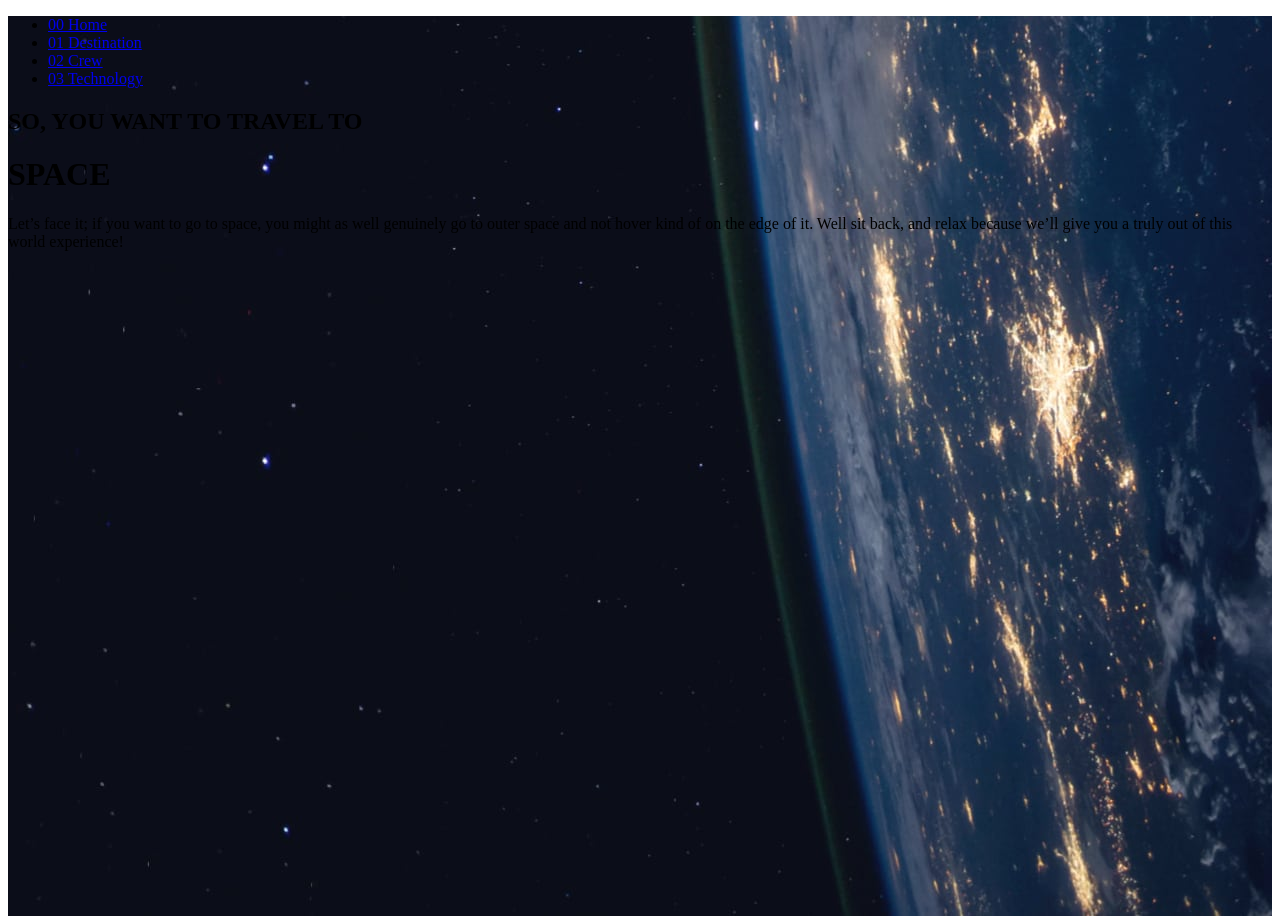
==== index.html @ 87e5b024 "Add files via upload" ====
<!DOCTYPE html>
<html lang="en">
<head>
    <meta charset="UTF-8">
    <meta name="viewport" content="width=device-width, initial-scale=1.0">
    <link rel="stylesheet" href="css/style.css">
    <title>Document</title>
</head>
<body>
    <main class="home-content">
       <nav>
           <ul>
               <li><a href="#">00 Home</a></li>
               <li><a href="#">01 Destination</a></li>
               <li><a href="#">02 Crew</a></li>
               <li><a href="#">03 Technology</a></li>
           </ul>
         </nav>
            <div class="content">
                <h2>SO, YOU WANT TO TRAVEL TO</h2>
                <h1>SPACE</h1>
                <p>Let’s face it; if you want to go to space, you might as well genuinely go to outer space and not hover kind of on the edge of it. Well sit back, and relax because we’ll give you a truly out of this world experience!</p>
            </div>
    </main>

    <script src="js/main.js"></script>
</body>
</html>
---- css/style.css ----
/* home-content */
.home-content {
 background: url(../assets/home/background-home-desktop.jpg);
    background-size: cover;
    background-position: center;
    background-repeat: no-repeat;
    height: 100vh;
}
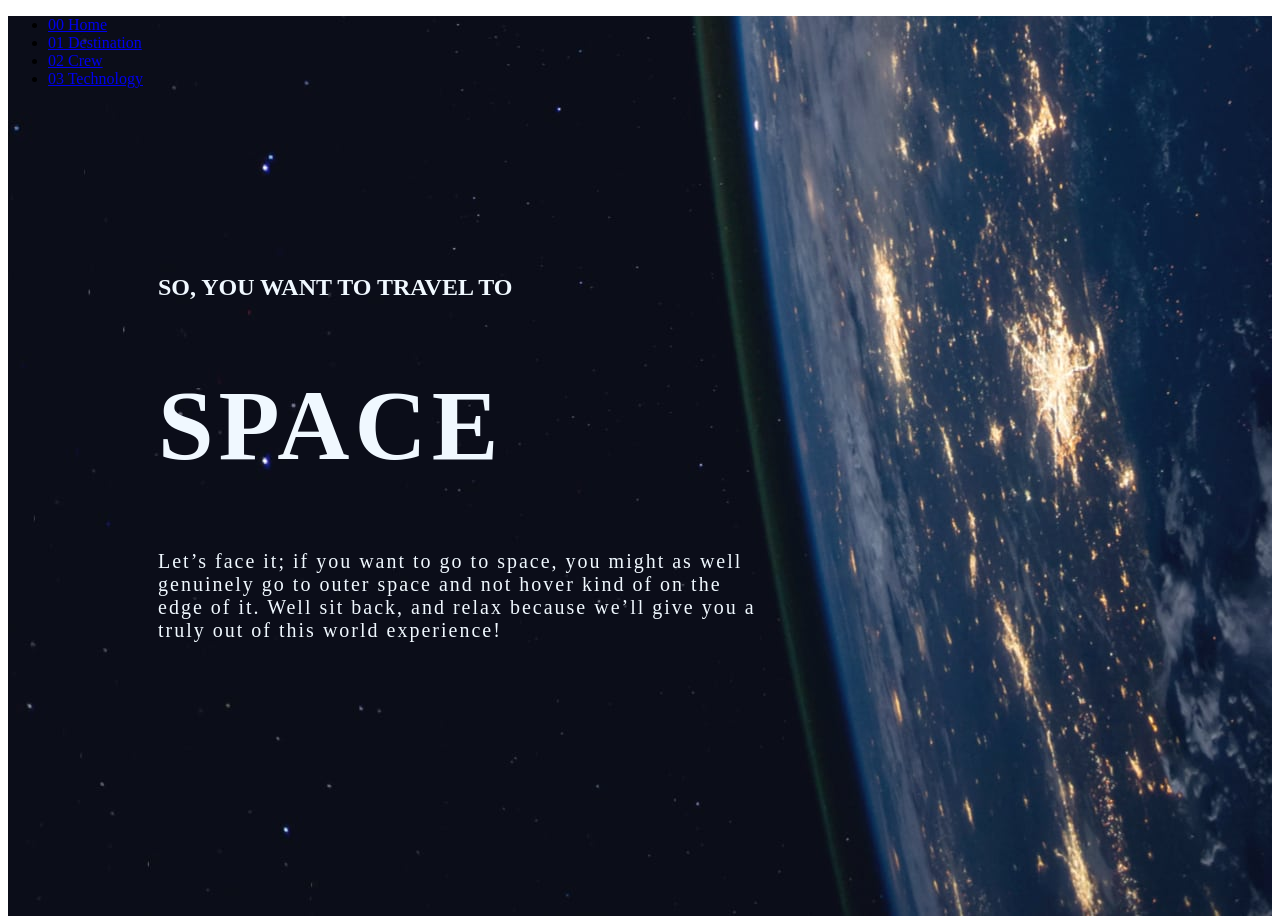
==== commit cfed1b02: "Add files via upload" ====
--- a/index.html
+++ b/index.html
@@ -8,7 +8,7 @@
 </head>
 <body>
     <main class="home-content">
-       <nav>
+       <nav class="navbar">
            <ul>
                <li><a href="#">00 Home</a></li>
                <li><a href="#">01 Destination</a></li>
--- a/css/style.css
+++ b/css/style.css
@@ -6,3 +6,20 @@
     background-repeat: no-repeat;
     height: 100vh;
 }
+.home-content .content{
+    color: aliceblue;
+    text-align: left;
+    padding: 150px 0px 0px 150px;
+}
+.content h1{
+    font-size: 100px;
+    font-weight: 800;
+    letter-spacing: 5px;
+}
+.content p{
+    font-size: 20px;
+    font-weight: 500;
+    letter-spacing: 2px;
+    margin: 20px 0px;
+    width: 600px;
+}
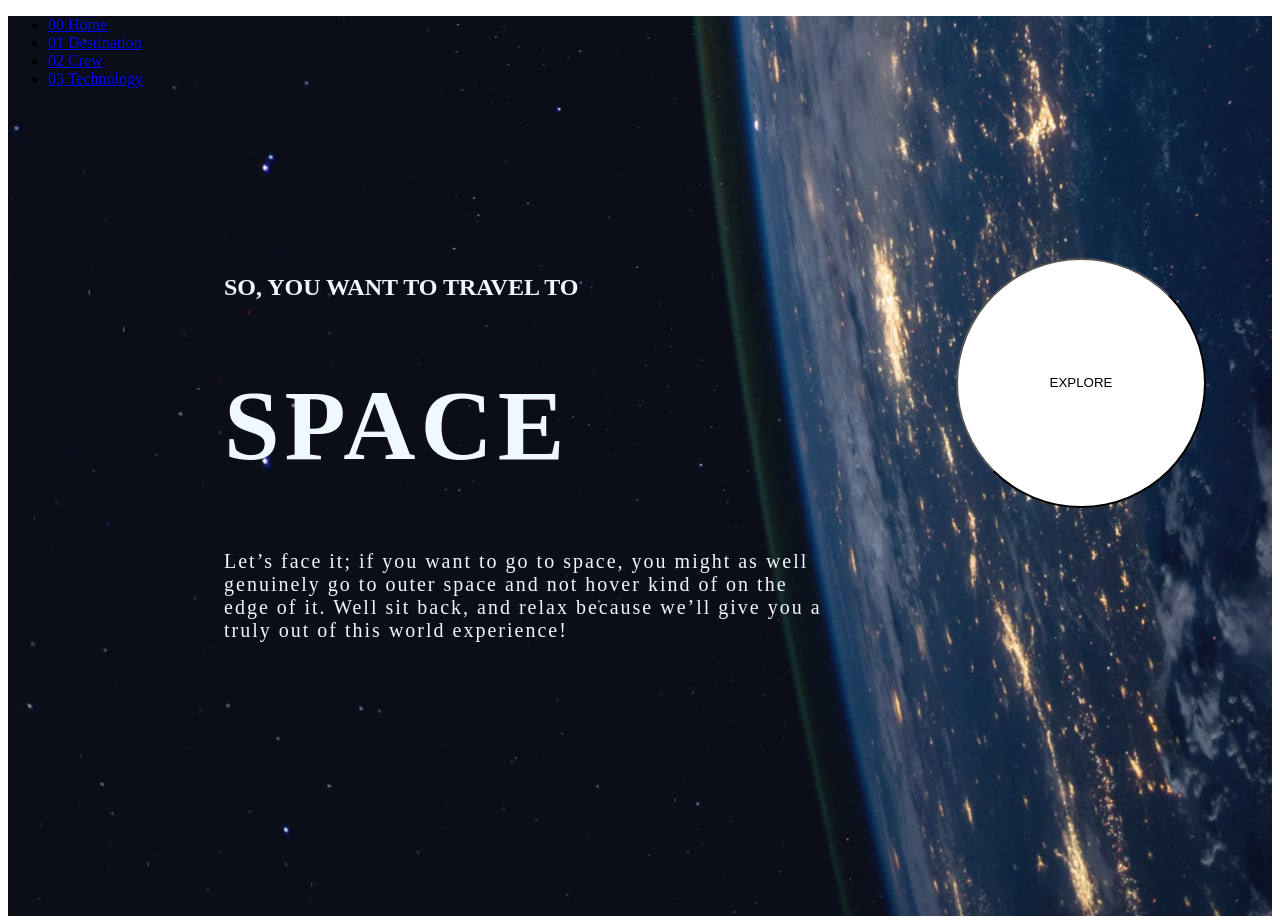
==== commit df983043: "Add files via upload" ====
--- a/index.html
+++ b/index.html
@@ -8,6 +8,7 @@
 </head>
 <body>
     <main class="home-content">
+        <!-- navbar -->
        <nav class="navbar">
            <ul>
                <li><a href="#">00 Home</a></li>
@@ -16,11 +17,19 @@
                <li><a href="#">03 Technology</a></li>
            </ul>
          </nav>
-            <div class="content">
-                <h2>SO, YOU WANT TO TRAVEL TO</h2>
-                <h1>SPACE</h1>
-                <p>Let’s face it; if you want to go to space, you might as well genuinely go to outer space and not hover kind of on the edge of it. Well sit back, and relax because we’ll give you a truly out of this world experience!</p>
-            </div>
+         <div class="page-content">
+
+             <!-- content -->
+                <div class="content">
+                    <h2>SO, YOU WANT TO TRAVEL TO</h2>
+                    <h1>SPACE</h1>
+                    <p>Let’s face it; if you want to go to space, you might as well genuinely go to outer space and not hover kind of on the edge of it. Well sit back, and relax because we’ll give you a truly out of this world experience!</p>
+                </div>
+                <!-- explore-content -->
+                <div class="explore-content">
+                    <button class="explore-button">EXPLORE</button>
+                </div>
+         </div>
     </main>
 
     <script src="js/main.js"></script>
--- a/css/style.css
+++ b/css/style.css
@@ -11,6 +11,13 @@
     text-align: left;
     padding: 150px 0px 0px 150px;
 }
+/* page-content */
+.page-content {
+    /* Add any specific styles for the page content container */
+    display: flex;
+    justify-content: space-around;
+    align-items: center;
+}
 .content h1{
     font-size: 100px;
     font-weight: 800;
@@ -22,4 +29,17 @@
     letter-spacing: 2px;
     margin: 20px 0px;
     width: 600px;
+}
+/* explore-content */
+.explore-content {
+    text-align: right;
+
+}
+.explore-content .explore-button{
+    background: white;
+    color: black;
+    width: 250px;
+    height: 250px;
+    border-radius: 50%;
+    /* padding: 0px 50px; */
 }
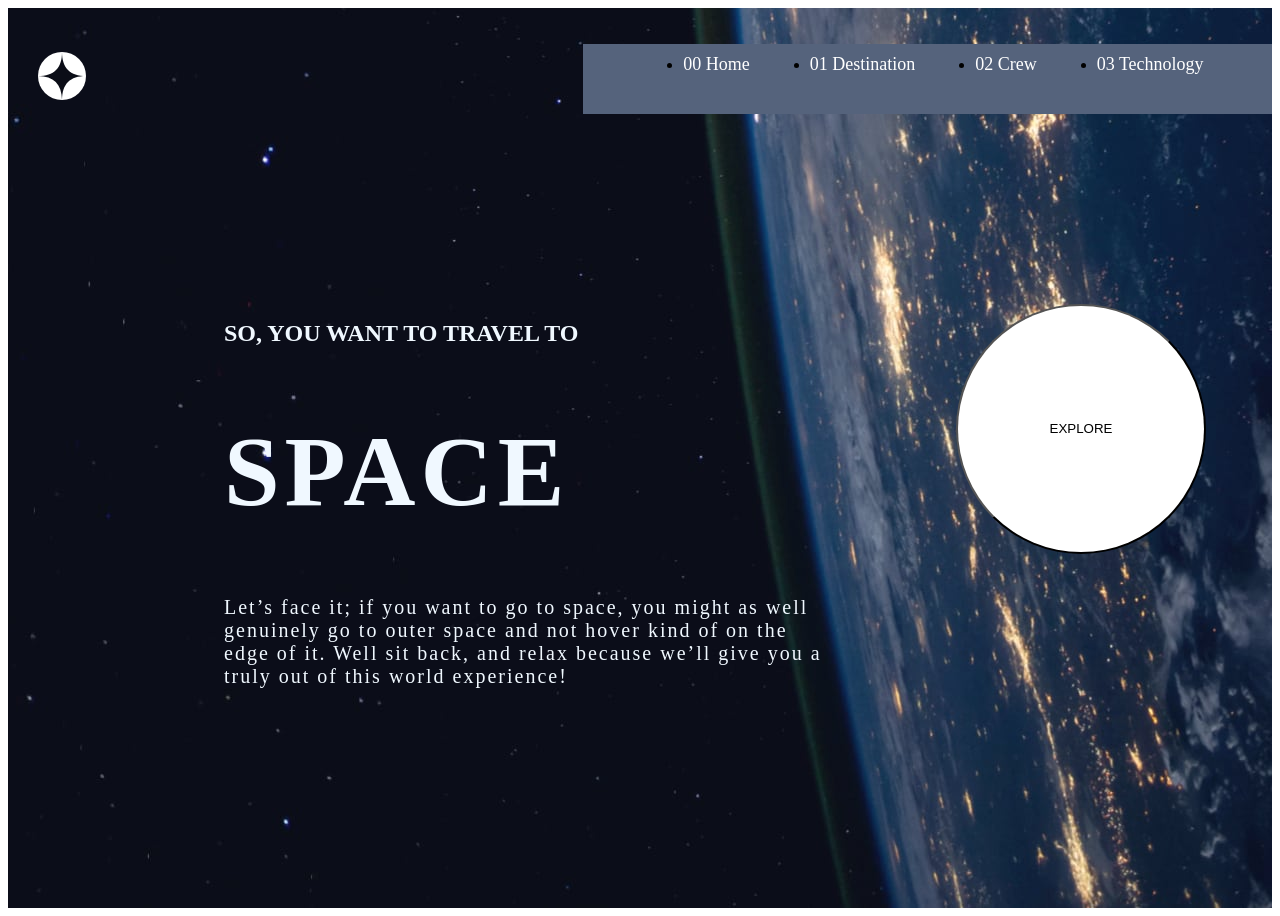
==== commit b5d54c69: "Add files via upload" ====
--- a/index.html
+++ b/index.html
@@ -10,7 +10,10 @@
     <main class="home-content">
         <!-- navbar -->
        <nav class="navbar">
-           <ul>
+              <div class="logo">
+                <img src="assets/shared/logo.svg" alt="logo">
+              </div>
+           <ul class="nav-links">
                <li><a href="#">00 Home</a></li>
                <li><a href="#">01 Destination</a></li>
                <li><a href="#">02 Crew</a></li>
--- a/css/style.css
+++ b/css/style.css
@@ -6,6 +6,41 @@
     background-repeat: no-repeat;
     height: 100vh;
 }
+/* navbar */
+.navbar {
+    /* Add any specific styles for the navbar */
+    display: flex;
+    justify-content: space-between; 
+    align-items: center;
+    padding: 20px 0px;
+}
+.navbar .logo {
+    /* Add any specific styles for the logo */
+    color: white;
+    font-size: 24px;
+    font-weight: bold;
+    padding: 0px 30px;
+}
+.navbar .nav-links {
+    /* Add any specific styles for the navigation links */
+    display: flex;
+    gap: 60px;
+    background: #55637c;
+    padding: 10px 20px;
+    height: 50px;
+    width: 45%;
+    
+    padding-left: 100px;
+}
+.navbar .nav-links a {
+    /* Add any specific styles for the navigation link anchors */
+    color: white;
+    text-decoration: none;
+    font-size: 18px;
+    font-weight: 500;
+    padding: 20px 0px;
+}
+/* content */
 .home-content .content{
     color: aliceblue;
     text-align: left;
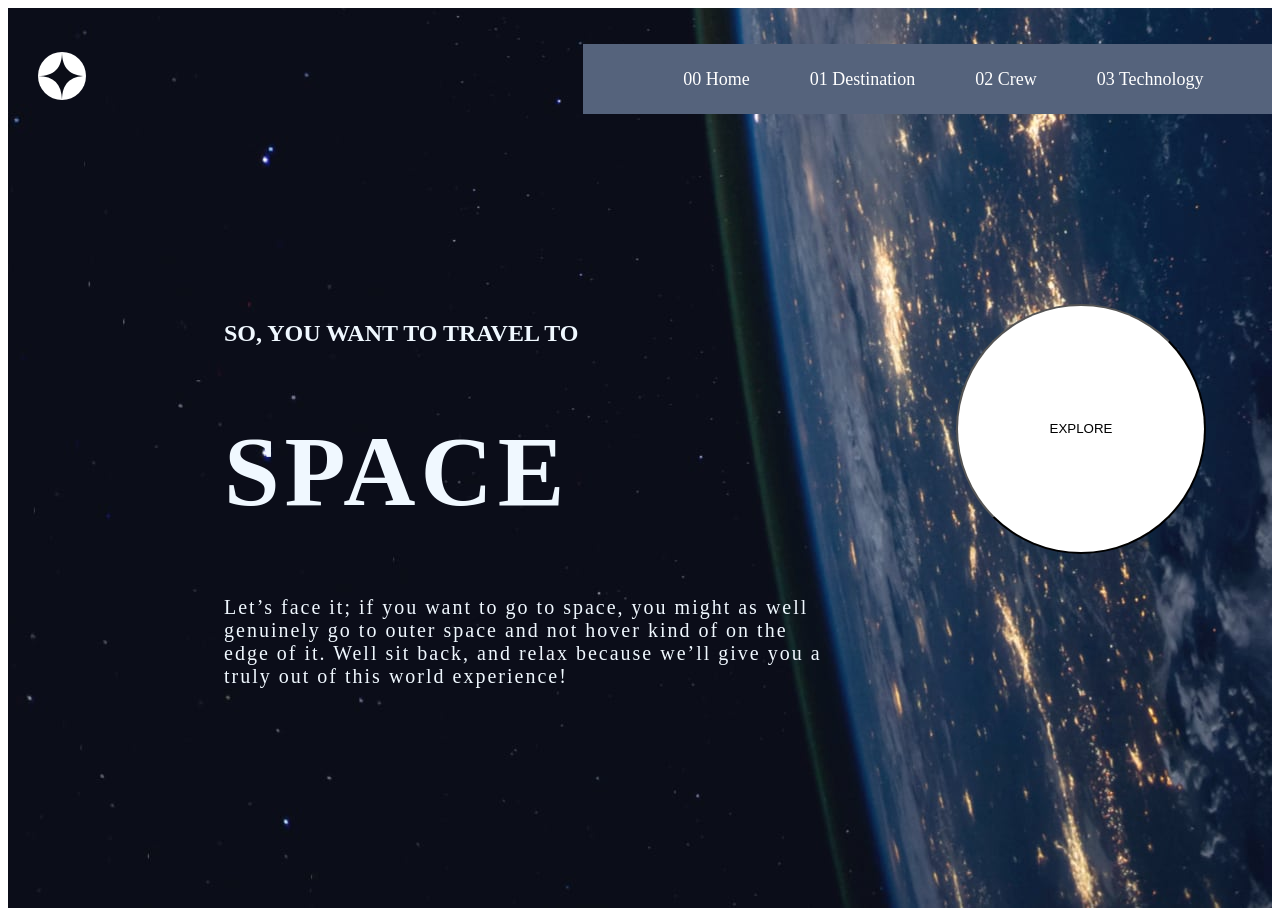
==== commit 240fcaab: "Add files via upload" ====
--- a/index.html
+++ b/index.html
@@ -4,7 +4,7 @@
     <meta charset="UTF-8">
     <meta name="viewport" content="width=device-width, initial-scale=1.0">
     <link rel="stylesheet" href="css/style.css">
-    <title>Document</title>
+    <title>Space Tourism</title>
 </head>
 <body>
     <main class="home-content">
@@ -14,10 +14,10 @@
                 <img src="assets/shared/logo.svg" alt="logo">
               </div>
            <ul class="nav-links">
-               <li><a href="#">00 Home</a></li>
-               <li><a href="#">01 Destination</a></li>
-               <li><a href="#">02 Crew</a></li>
-               <li><a href="#">03 Technology</a></li>
+               <li><a href="index.html">00 Home</a></li>
+               <li><a href="destination.html">01 Destination</a></li>
+               <li><a href="crew.html">02 Crew</a></li>
+               <li><a href="technology.html">03 Technology</a></li>
            </ul>
          </nav>
          <div class="page-content">
--- a/css/style.css
+++ b/css/style.css
@@ -1,80 +1,89 @@
 /* home-content */
 .home-content {
- background: url(../assets/home/background-home-desktop.jpg);
-    background-size: cover;
-    background-position: center;
-    background-repeat: no-repeat;
-    height: 100vh;
+  background: url(../assets/home/background-home-desktop.jpg);
+  background-size: cover;
+  background-position: center;
+  background-repeat: no-repeat;
+  height: 100vh;
 }
 /* navbar */
 .navbar {
-    /* Add any specific styles for the navbar */
-    display: flex;
-    justify-content: space-between; 
-    align-items: center;
-    padding: 20px 0px;
+  /* Add any specific styles for the navbar */
+  display: flex;
+  justify-content: space-between;
+  align-items: center;
+  padding: 20px 0px;
 }
 .navbar .logo {
-    /* Add any specific styles for the logo */
-    color: white;
-    font-size: 24px;
-    font-weight: bold;
-    padding: 0px 30px;
+  /* Add any specific styles for the logo */
+  color: white;
+  font-size: 24px;
+  font-weight: bold;
+  padding: 0px 30px;
 }
 .navbar .nav-links {
-    /* Add any specific styles for the navigation links */
-    display: flex;
-    gap: 60px;
-    background: #55637c;
-    padding: 10px 20px;
-    height: 50px;
-    width: 45%;
-    
-    padding-left: 100px;
+  /* Add any specific styles for the navigation links */
+  display: flex;
+  gap: 60px;
+  background: #55637c;
+  padding: 10px 20px;
+  height: 50px;
+  width: 45%;
+list-style: none;
+  padding-left: 100px;
 }
 .navbar .nav-links a {
-    /* Add any specific styles for the navigation link anchors */
-    color: white;
-    text-decoration: none;
-    font-size: 18px;
-    font-weight: 500;
-    padding: 20px 0px;
+  /* Add any specific styles for the navigation link anchors */
+  color: white;
+  text-decoration: none;
+  font-size: 18px;
+  font-weight: 500;
+  display: inline-block;
+  padding: 15px 0px;
 }
 /* content */
-.home-content .content{
-    color: aliceblue;
-    text-align: left;
-    padding: 150px 0px 0px 150px;
+.home-content .content {
+  color: aliceblue;
+  text-align: left;
+  padding: 150px 0px 0px 150px;
 }
 /* page-content */
 .page-content {
-    /* Add any specific styles for the page content container */
-    display: flex;
-    justify-content: space-around;
-    align-items: center;
+  /* Add any specific styles for the page content container */
+  display: flex;
+  justify-content: space-around;
+  align-items: center;
 }
-.content h1{
-    font-size: 100px;
-    font-weight: 800;
-    letter-spacing: 5px;
+.content h1 {
+  font-size: 100px;
+  font-weight: 800;
+  letter-spacing: 5px;
 }
-.content p{
-    font-size: 20px;
-    font-weight: 500;
-    letter-spacing: 2px;
-    margin: 20px 0px;
-    width: 600px;
+.content p {
+  font-size: 20px;
+  font-weight: 500;
+  letter-spacing: 2px;
+  margin: 20px 0px;
+  width: 600px;
 }
 /* explore-content */
 .explore-content {
-    text-align: right;
-
+  text-align: right;
 }
-.explore-content .explore-button{
-    background: white;
-    color: black;
-    width: 250px;
-    height: 250px;
-    border-radius: 50%;
-    /* padding: 0px 50px; */
+.explore-content .explore-button {
+  background: white;
+  color: black;
+  width: 250px;
+  height: 250px;
+  border-radius: 50%;
+  cursor: pointer;
+  /* padding: 0px 50px; */
+}
+/* Space Tourism - Destination */
+.destination-content {
+  background: url(../assets/destination/background-destination-desktop.jpg);
+  background-size: cover;
+  background-position: center;
+  background-repeat: no-repeat;
+  height: 100vh;
 }
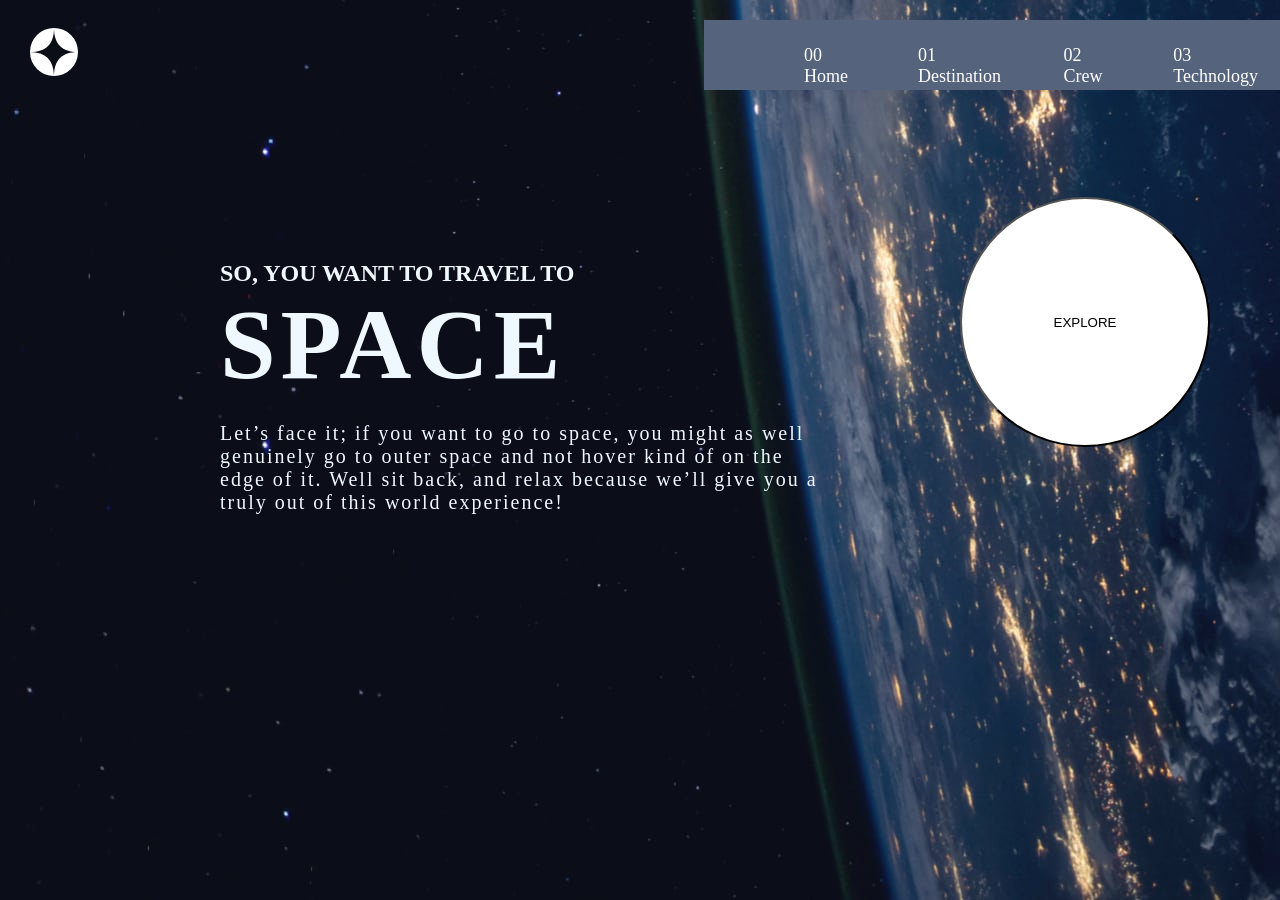
==== commit df4fec23: "Add files via upload" ====
--- a/index.html
+++ b/index.html
@@ -1,40 +1,44 @@
-<!DOCTYPE html>
+<!doctype html>
 <html lang="en">
-<head>
-    <meta charset="UTF-8">
-    <meta name="viewport" content="width=device-width, initial-scale=1.0">
-    <link rel="stylesheet" href="css/style.css">
+  <head>
+    <meta charset="UTF-8" />
+    <meta name="viewport" content="width=device-width, initial-scale=1.0" />
+    <link rel="stylesheet" href="css/style.css" />
     <title>Space Tourism</title>
-</head>
-<body>
+  </head>
+  <body>
     <main class="home-content">
-        <!-- navbar -->
-       <nav class="navbar">
-              <div class="logo">
-                <img src="assets/shared/logo.svg" alt="logo">
-              </div>
-           <ul class="nav-links">
-               <li><a href="index.html">00 Home</a></li>
-               <li><a href="destination.html">01 Destination</a></li>
-               <li><a href="crew.html">02 Crew</a></li>
-               <li><a href="technology.html">03 Technology</a></li>
-           </ul>
-         </nav>
-         <div class="page-content">
-
-             <!-- content -->
-                <div class="content">
-                    <h2>SO, YOU WANT TO TRAVEL TO</h2>
-                    <h1>SPACE</h1>
-                    <p>Let’s face it; if you want to go to space, you might as well genuinely go to outer space and not hover kind of on the edge of it. Well sit back, and relax because we’ll give you a truly out of this world experience!</p>
-                </div>
-                <!-- explore-content -->
-                <div class="explore-content">
-                    <button class="explore-button">EXPLORE</button>
-                </div>
-         </div>
+      <!-- navbar -->
+      <nav class="navbar">
+        <div class="logo">
+          <img src="assets/shared/logo.svg" alt="logo" />
+        </div>
+        <ul class="nav-links">
+          <li><a href="index.html">00 Home</a></li>
+          <li><a href="destination.html">01 Destination</a></li>
+          <li><a href="crew.html">02 Crew</a></li>
+          <li><a href="technology.html">03 Technology</a></li>
+        </ul>
+      </nav>
+      <div class="page-content-1">
+        <!-- content -->
+        <div class="content">
+          <h2>SO, YOU WANT TO TRAVEL TO</h2>
+          <h1>SPACE</h1>
+          <p>
+            Let’s face it; if you want to go to space, you might as well
+            genuinely go to outer space and not hover kind of on the edge of it.
+            Well sit back, and relax because we’ll give you a truly out of this
+            world experience!
+          </p>
+        </div>
+        <!-- explore-content -->
+        <div class="explore-content">
+          <button class="explore-button">EXPLORE</button>
+        </div>
+      </div>
     </main>
 
     <script src="js/main.js"></script>
-</body>
-</html>+  </body>
+</html>
--- a/css/style.css
+++ b/css/style.css
@@ -1,4 +1,10 @@
+* {
+  margin: 0;
+  padding: 0;
+  box-sizing: border-box;
+}
 /* home-content */
+
 .home-content {
   background: url(../assets/home/background-home-desktop.jpg);
   background-size: cover;
@@ -27,9 +33,9 @@
   gap: 60px;
   background: #55637c;
   padding: 10px 20px;
-  height: 50px;
+  height: 70px;
   width: 45%;
-list-style: none;
+  list-style: none;
   padding-left: 100px;
 }
 .navbar .nav-links a {
@@ -41,18 +47,18 @@
   display: inline-block;
   padding: 15px 0px;
 }
+/* page-content-1 */
+ .page-content-1 {
+  /* Add any specific styles for the page content container */
+  display: flex;
+  justify-content: space-around;
+  align-items: center;
+} 
 /* content */
 .home-content .content {
   color: aliceblue;
   text-align: left;
   padding: 150px 0px 0px 150px;
-}
-/* page-content */
-.page-content {
-  /* Add any specific styles for the page content container */
-  display: flex;
-  justify-content: space-around;
-  align-items: center;
 }
 .content h1 {
   font-size: 100px;
@@ -79,11 +85,80 @@
   cursor: pointer;
   /* padding: 0px 50px; */
 }
-/* Space Tourism - Destination */
+/* ****************************************Space Tourism - Destination****************************************** */
 .destination-content {
   background: url(../assets/destination/background-destination-desktop.jpg);
   background-size: cover;
   background-position: center;
   background-repeat: no-repeat;
+  background-size: cover;
   height: 100vh;
-}+}
+.page-content h2 {
+  color: white;
+  font-size: 28px;
+  font-weight: 500;
+  letter-spacing: 4px;
+    font-family: "Lato", sans-serif;
+  font-weight: 100;
+  font-style: normal;
+  margin-left: 150px;
+}
+.destination-title {
+  color: white;
+  padding: 150px 0px 0px 150px;
+}
+.content-2 {
+  margin-left: 150px;
+  padding: auto 150px;
+  color: white;
+  display: flex;
+  justify-content: space-around;
+  align-items: center;
+  gap: 100px;
+}
+/******************buttons container******************/
+.active {
+  /* border-bottom: 3px solid white; t*/
+  text-decoration: underline;
+}
+.destination-info {
+  padding: 150px 50px 50px 0px;
+  display: flex;
+  flex-direction: column;
+  gap: 5px;
+  color: white;
+    font-family: "Lato", sans-serif;
+  font-weight: 100;
+  font-style: normal;
+}
+.destination-info .change-destination {
+  display: flex;
+  gap: 40px;
+}
+.destination-button {
+  background: transparent;
+  color: white;
+  border: none;
+  font-size: 18px;
+  font-weight: 400;
+  letter-spacing: 2px;
+  cursor: pointer;
+}
+.destination-info h1 {
+  font-size: 100px;
+  font-weight: 800;
+  letter-spacing: 5px;
+}
+.destination-info p {
+  font-size: 20px;
+  font-weight: 500;
+  letter-spacing: 2px;
+  margin: 20px 0px;
+  width: 600px;
+}
+.destination-meta {
+  display: flex;
+  gap: 0px;
+  justify-content: flex-start;
+}
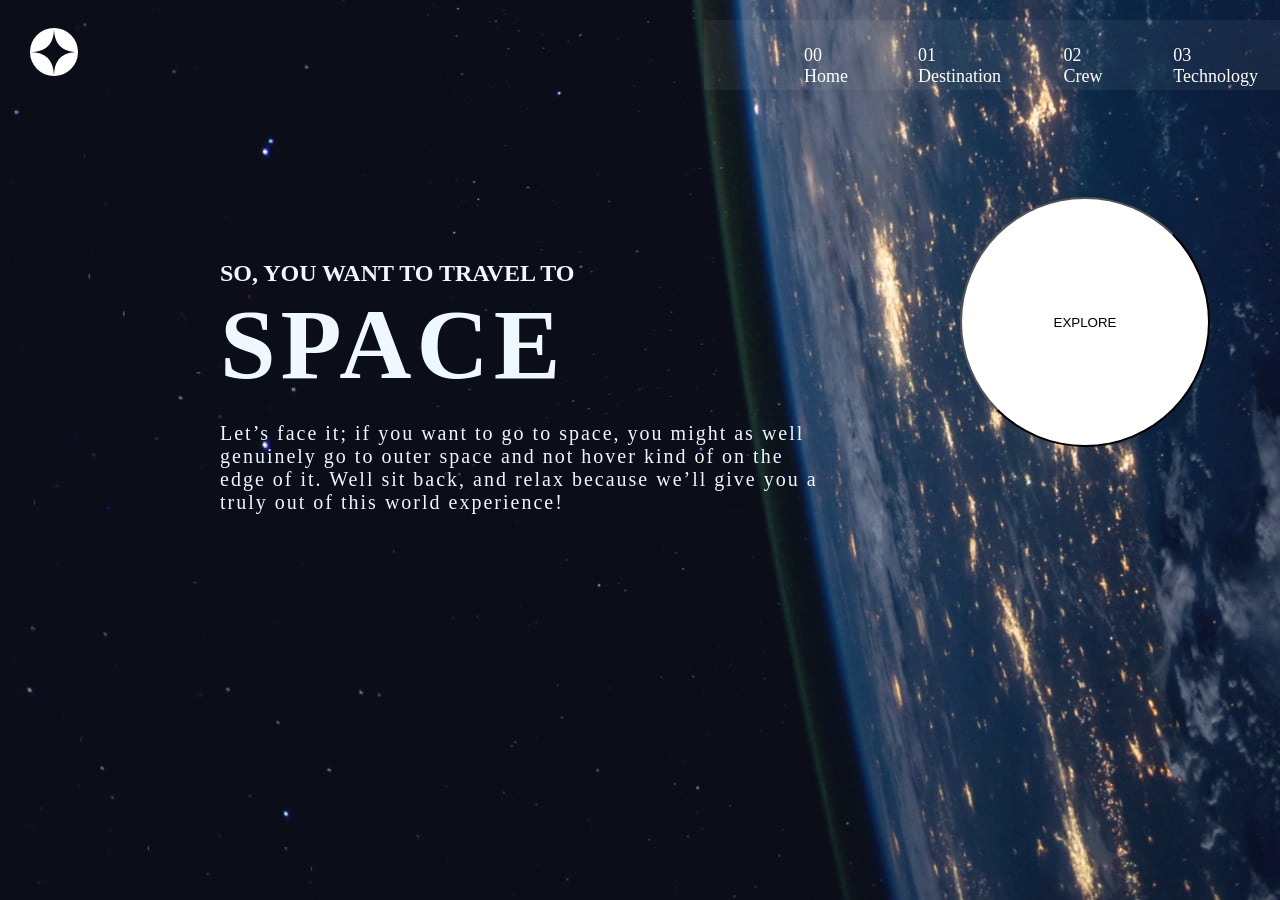
==== commit 24d698dc: "Add files via upload" ====
--- a/index.html
+++ b/index.html
@@ -4,6 +4,7 @@
     <meta charset="UTF-8" />
     <meta name="viewport" content="width=device-width, initial-scale=1.0" />
     <link rel="stylesheet" href="css/style.css" />
+    
     <title>Space Tourism</title>
   </head>
   <body>
--- a/css/style.css
+++ b/css/style.css
@@ -31,7 +31,9 @@
   /* Add any specific styles for the navigation links */
   display: flex;
   gap: 60px;
-  background: #55637c;
+  background: #ffffff0d;
+  /* border: 2px solid #494a4f; */
+
   padding: 10px 20px;
   height: 70px;
   width: 45%;
@@ -48,12 +50,12 @@
   padding: 15px 0px;
 }
 /* page-content-1 */
- .page-content-1 {
+.page-content-1 {
   /* Add any specific styles for the page content container */
   display: flex;
   justify-content: space-around;
   align-items: center;
-} 
+}
 /* content */
 .home-content .content {
   color: aliceblue;
@@ -93,13 +95,14 @@
   background-repeat: no-repeat;
   background-size: cover;
   height: 100vh;
+  width: 100%;
 }
 .page-content h2 {
   color: white;
   font-size: 28px;
   font-weight: 500;
   letter-spacing: 4px;
-    font-family: "Lato", sans-serif;
+  font-family: "Lato", sans-serif;
   font-weight: 100;
   font-style: normal;
   margin-left: 150px;
@@ -116,11 +119,17 @@
   justify-content: space-around;
   align-items: center;
   gap: 100px;
+}
+.destination-hr {
+  border: 1px solid #494a4f;
+  width: 600px;
+  margin: 20px 0px;
 }
 /******************buttons container******************/
 .active {
   /* border-bottom: 3px solid white; t*/
   text-decoration: underline;
+  text-underline-offset: 10px;
 }
 .destination-info {
   padding: 150px 50px 50px 0px;
@@ -128,7 +137,7 @@
   flex-direction: column;
   gap: 5px;
   color: white;
-    font-family: "Lato", sans-serif;
+  font-family: "Lato", sans-serif;
   font-weight: 100;
   font-style: normal;
 }
@@ -136,7 +145,34 @@
   display: flex;
   gap: 40px;
 }
-.destination-button {
+.moon-button {
+  background: transparent;
+  color: white;
+  border: none;
+  font-size: 18px;
+  font-weight: 400;
+  letter-spacing: 2px;
+  cursor: pointer;
+}
+.mars-button {
+  background: transparent;
+  color: white;
+  border: none;
+  font-size: 18px;
+  font-weight: 400;
+  letter-spacing: 2px;
+  cursor: pointer;
+}
+.europa-button {
+  background: transparent;
+  color: white;
+  border: none;
+  font-size: 18px;
+  font-weight: 400;
+  letter-spacing: 2px;
+  cursor: pointer;
+}
+.titan-button {
   background: transparent;
   color: white;
   border: none;
@@ -162,3 +198,98 @@
   gap: 0px;
   justify-content: flex-start;
 }
+#name-destination {
+  color: white;
+  font-size: 100px;
+  font-weight: 500;
+  letter-spacing: 2px;
+}
+/* ************************************crew-content************************************* */
+.crew-content {
+  background: url(../assets/crew/background-crew-desktop.jpg);
+  background-size: cover;
+  background-position: center;
+  background-repeat: no-repeat;
+  height: 110vh;
+}
+
+.page-content-3 h2 {
+  color: white;
+  font-size: 28px;
+  font-weight: 500;
+  letter-spacing: 4px;
+  font-family: "Lato", sans-serif;
+  font-weight: 100;
+  font-style: normal;
+  margin-left: 150px;
+}
+.two-page {
+  color: #494a4f;
+}
+.content-3 {
+  display: flex;
+  justify-content: center;
+  align-items: center;
+  /* gap: 50px; */
+}
+.crew-info {
+  padding: 150px 50px 150px 0px;
+  display: flex;
+  flex-direction: column;
+  gap: 5px;
+  color: white;
+  font-family: "Lato", sans-serif;
+  font-weight: 100;
+  font-style: normal;
+}
+.role {
+  font-size: 30px;
+  font-weight: 500;
+  color: #494a4f;
+  letter-spacing: 2px;
+  text-align: left;
+}
+.description {
+  font-size: 20px;
+  font-weight: 500;
+  letter-spacing: 2px;
+  margin: 20px 0px;
+  width: 600px;
+}
+.name-crew {
+  font-size: 50px;
+  font-weight: 300;
+  letter-spacing: 5px;
+}
+.crew-image img {
+  width: 450px;
+  height: auto;
+}
+/* circule-control */
+.circule-control {
+  display: flex;
+  justify-content: center;
+  align-items: center;
+  padding: 100px 400px 0px 0px;
+  gap: 20px;
+  margin-top: 30px;
+}
+.circule-control button {
+  width: 15px;
+  height: 15px;
+  border-radius: 50%;
+  border: 2px solid #494a4f;
+  background: #494a4f;
+  cursor: pointer;
+}
+.circule-control button.active {
+  background: #c8c8cf;
+}
+**************************************technology-content************************************* */
+.technology-content {
+  background: url(../assets/technology/background-technology-desktop.jpg);
+  background-size: cover;
+  background-position: center;
+  background-repeat: no-repeat;
+  height: 110vh;
+}
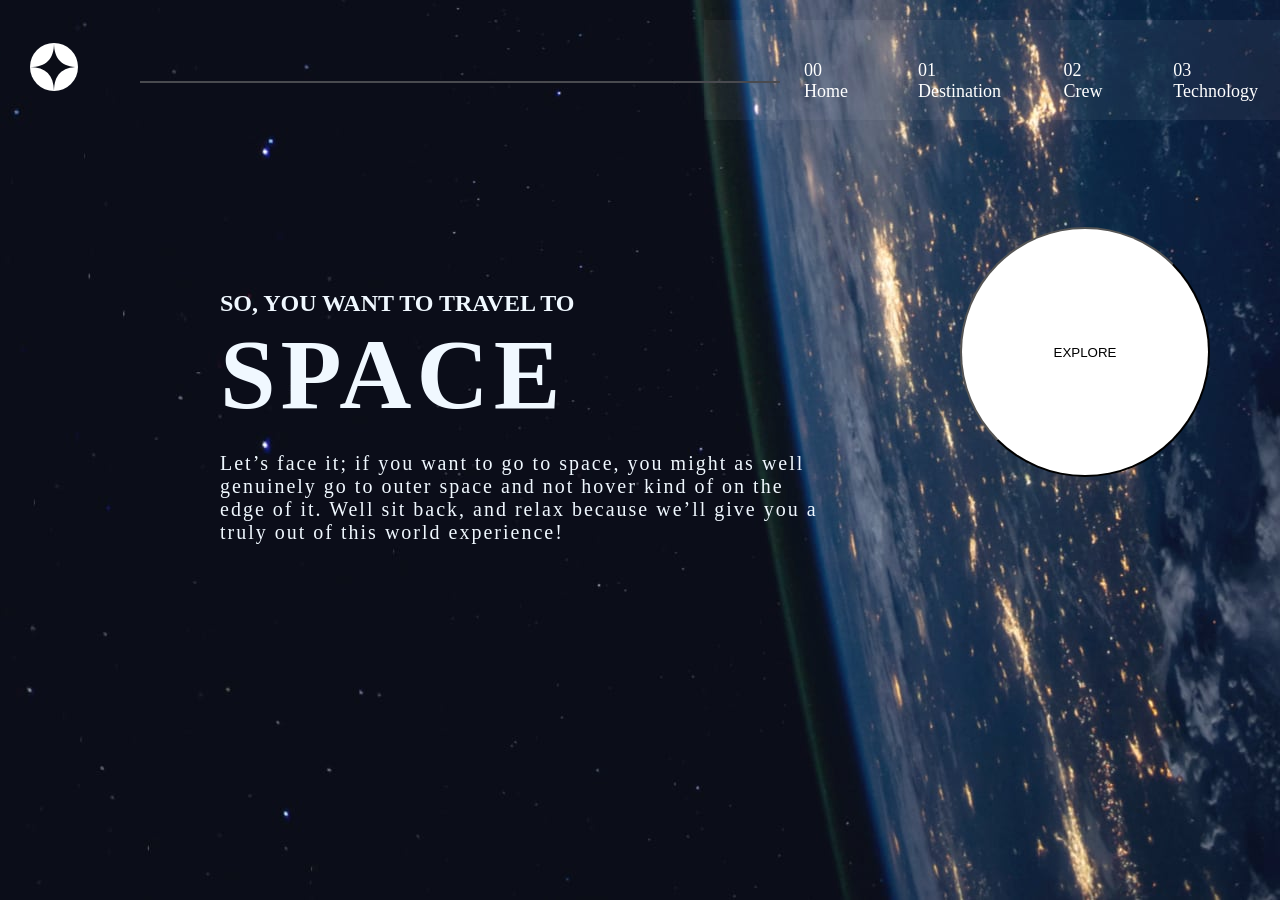
==== commit 77cb72d5: "Add files via upload" ====
--- a/index.html
+++ b/index.html
@@ -14,6 +14,7 @@
         <div class="logo">
           <img src="assets/shared/logo.svg" alt="logo" />
         </div>
+        <hr class="nav-hr" />
         <ul class="nav-links">
           <li><a href="index.html">00 Home</a></li>
           <li><a href="destination.html">01 Destination</a></li>
--- a/css/style.css
+++ b/css/style.css
@@ -35,7 +35,7 @@
   /* border: 2px solid #494a4f; */
 
   padding: 10px 20px;
-  height: 70px;
+  height: 100px;
   width: 45%;
   list-style: none;
   padding-left: 100px;
@@ -47,7 +47,16 @@
   font-size: 18px;
   font-weight: 500;
   display: inline-block;
-  padding: 15px 0px;
+  padding: 30px 0px;
+}
+.nav-hr {
+  border: none;
+  height: 2px;
+  background-color: #494a4f;
+  width: 50%;
+  position: absolute;
+  top: 9%;
+  left: 140px;
 }
 /* page-content-1 */
 .page-content-1 {
@@ -261,10 +270,27 @@
   font-weight: 300;
   letter-spacing: 5px;
 }
+.crew-image {
+  position: relative;
+  overflow: hidden;
+}
+
 .crew-image img {
-  width: 450px;
+  width: 400px;
   height: auto;
-}
+
+  /* transform: translateY(0px) scale(1.1); */
+
+  /* filter: drop-shadow(0 20px 30px rgba(0, 0, 0, 0.35)); */
+
+  mask-image: linear-gradient(to bottom, black 85%, transparent);
+
+  transition: transform 0.4s ease;
+}
+
+/* .crew-image img:hover {
+  transform: translateY(-55px) scale(1.15);
+} */
 /* circule-control */
 .circule-control {
   display: flex;
@@ -285,11 +311,3 @@
 .circule-control button.active {
   background: #c8c8cf;
 }
-**************************************technology-content************************************* */
-.technology-content {
-  background: url(../assets/technology/background-technology-desktop.jpg);
-  background-size: cover;
-  background-position: center;
-  background-repeat: no-repeat;
-  height: 110vh;
-}
